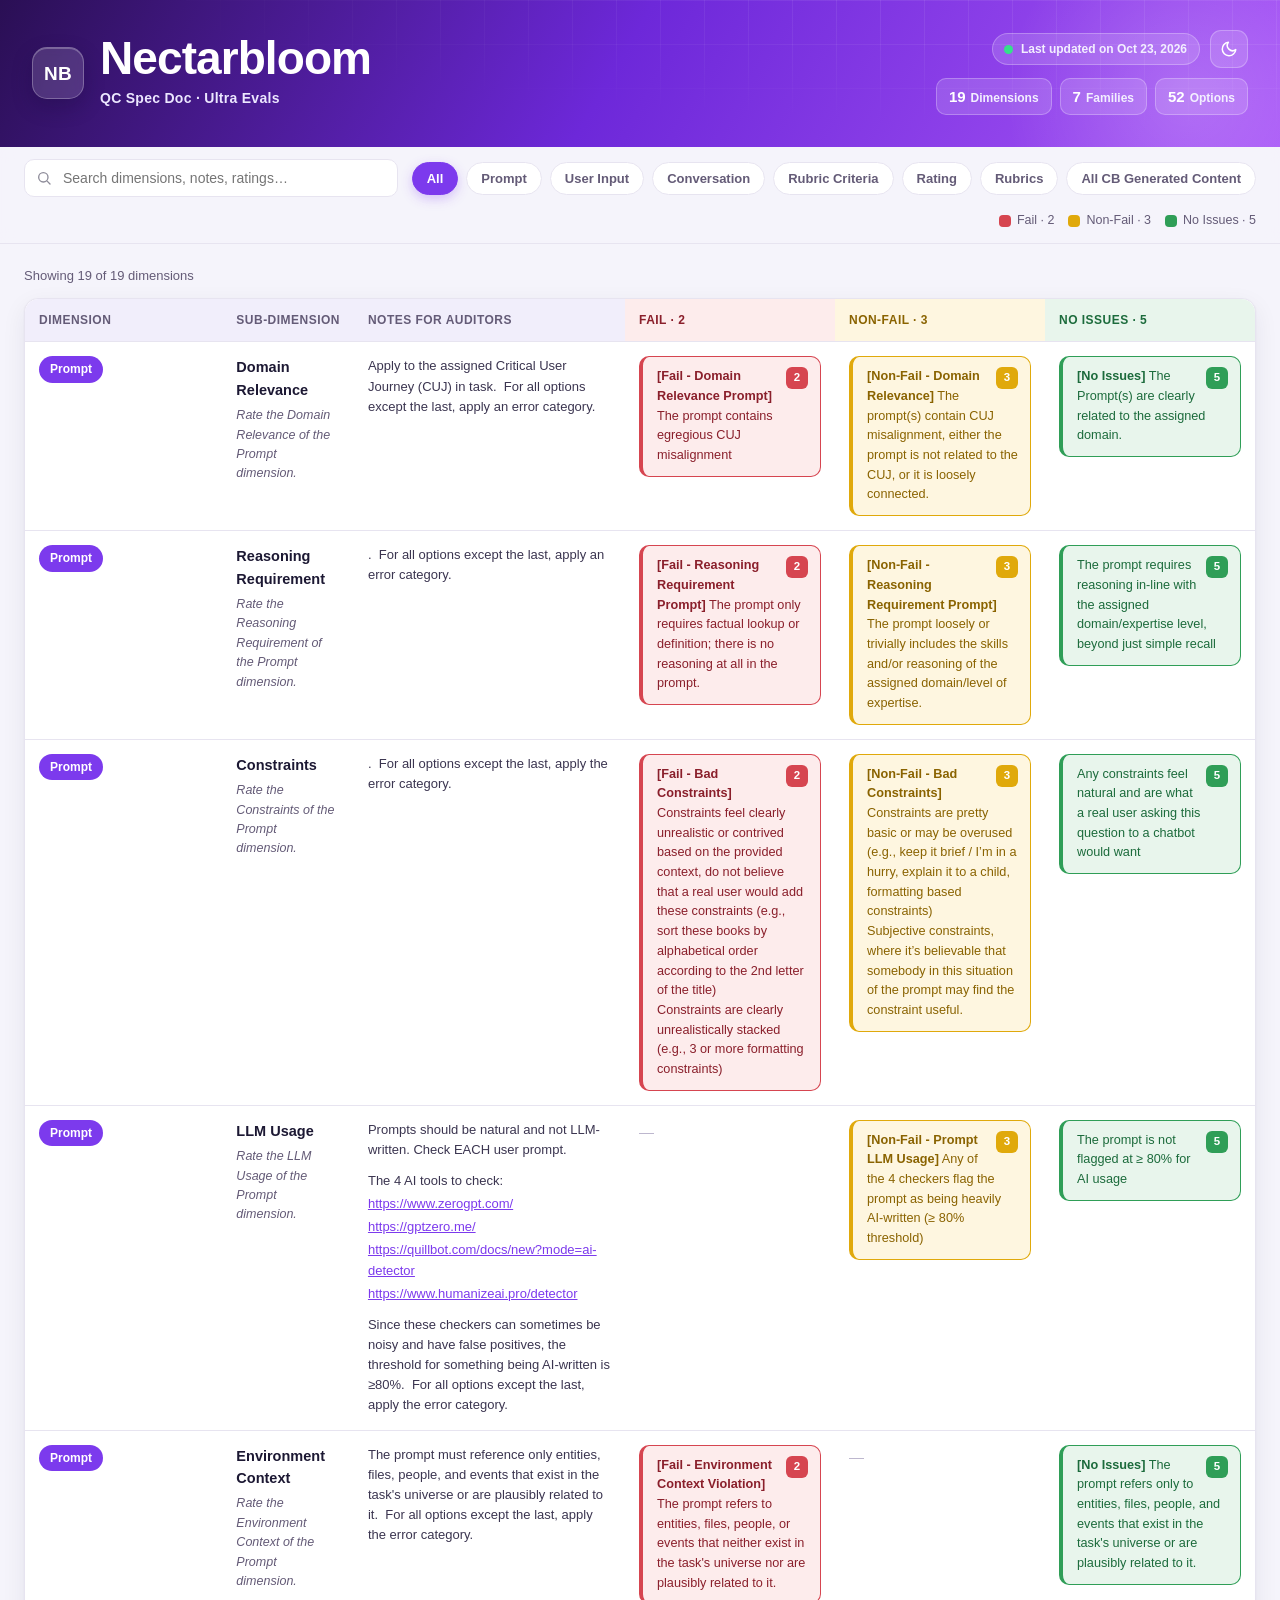
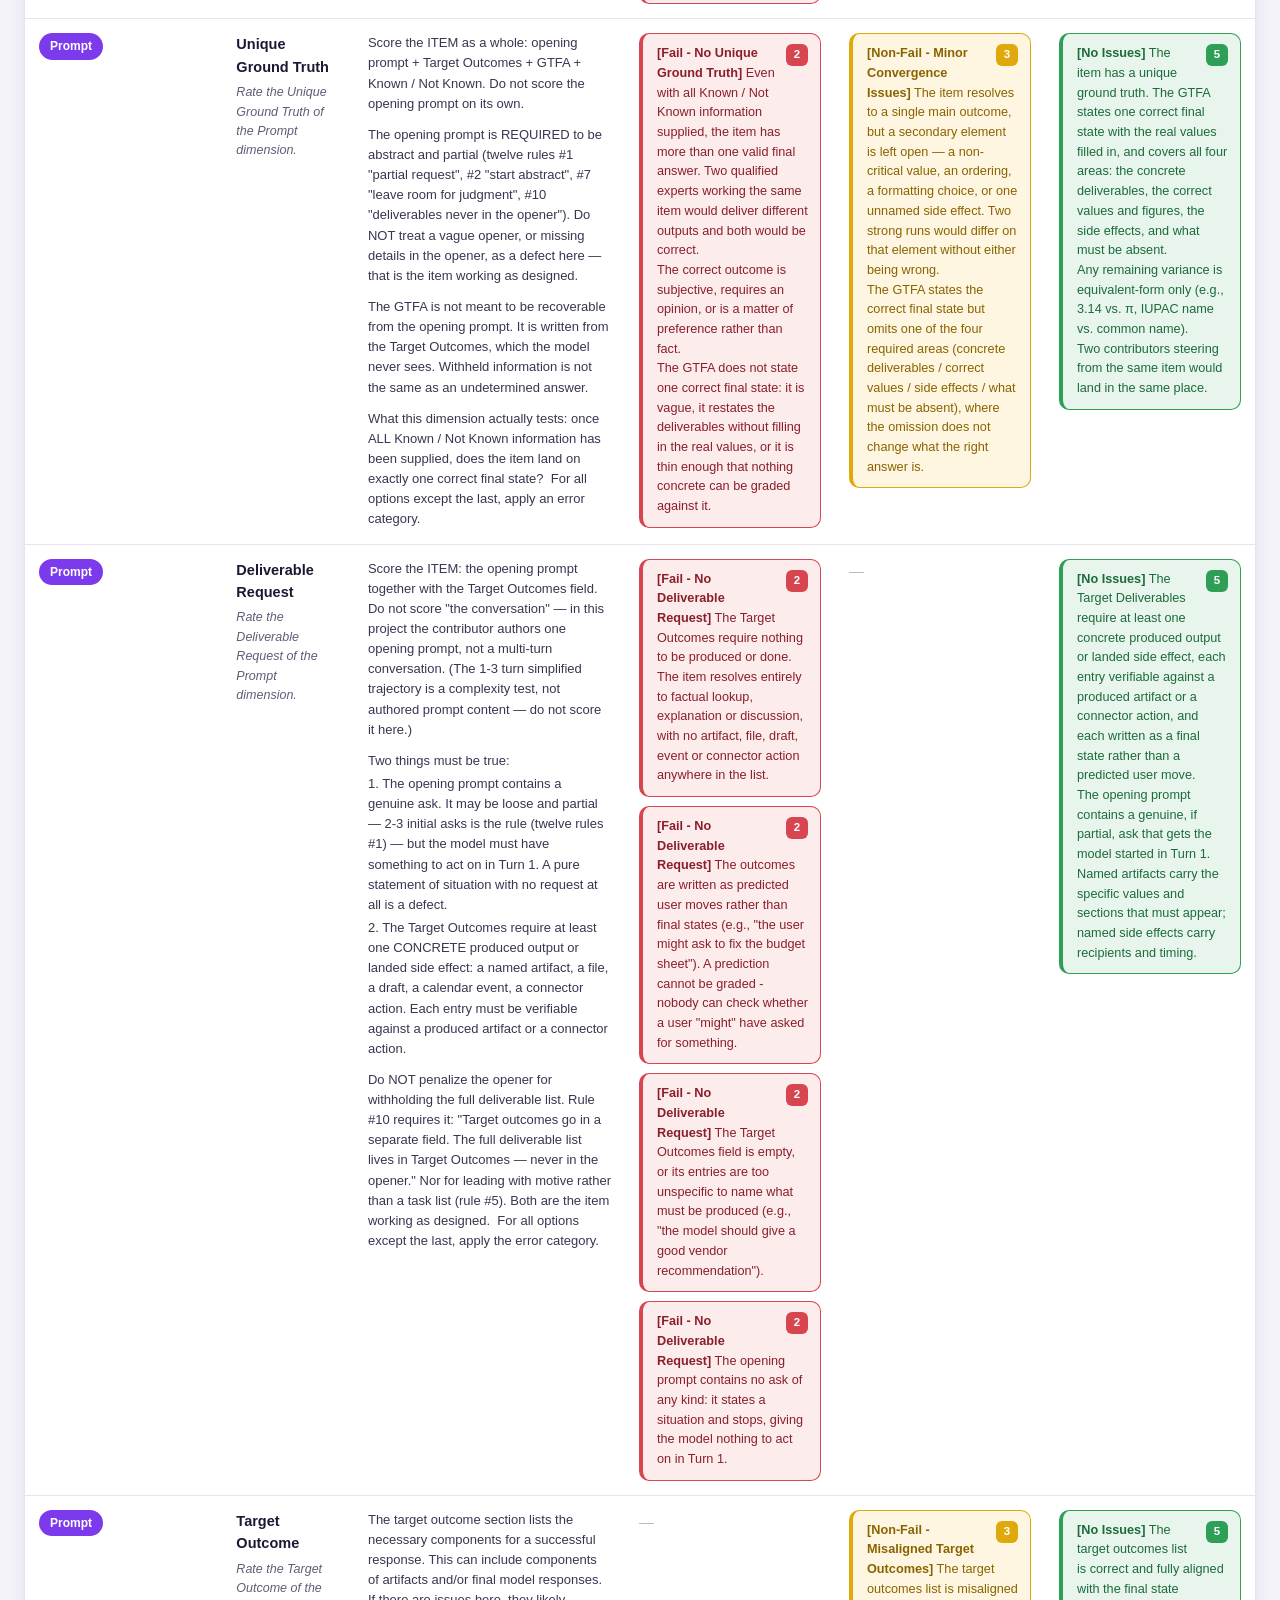
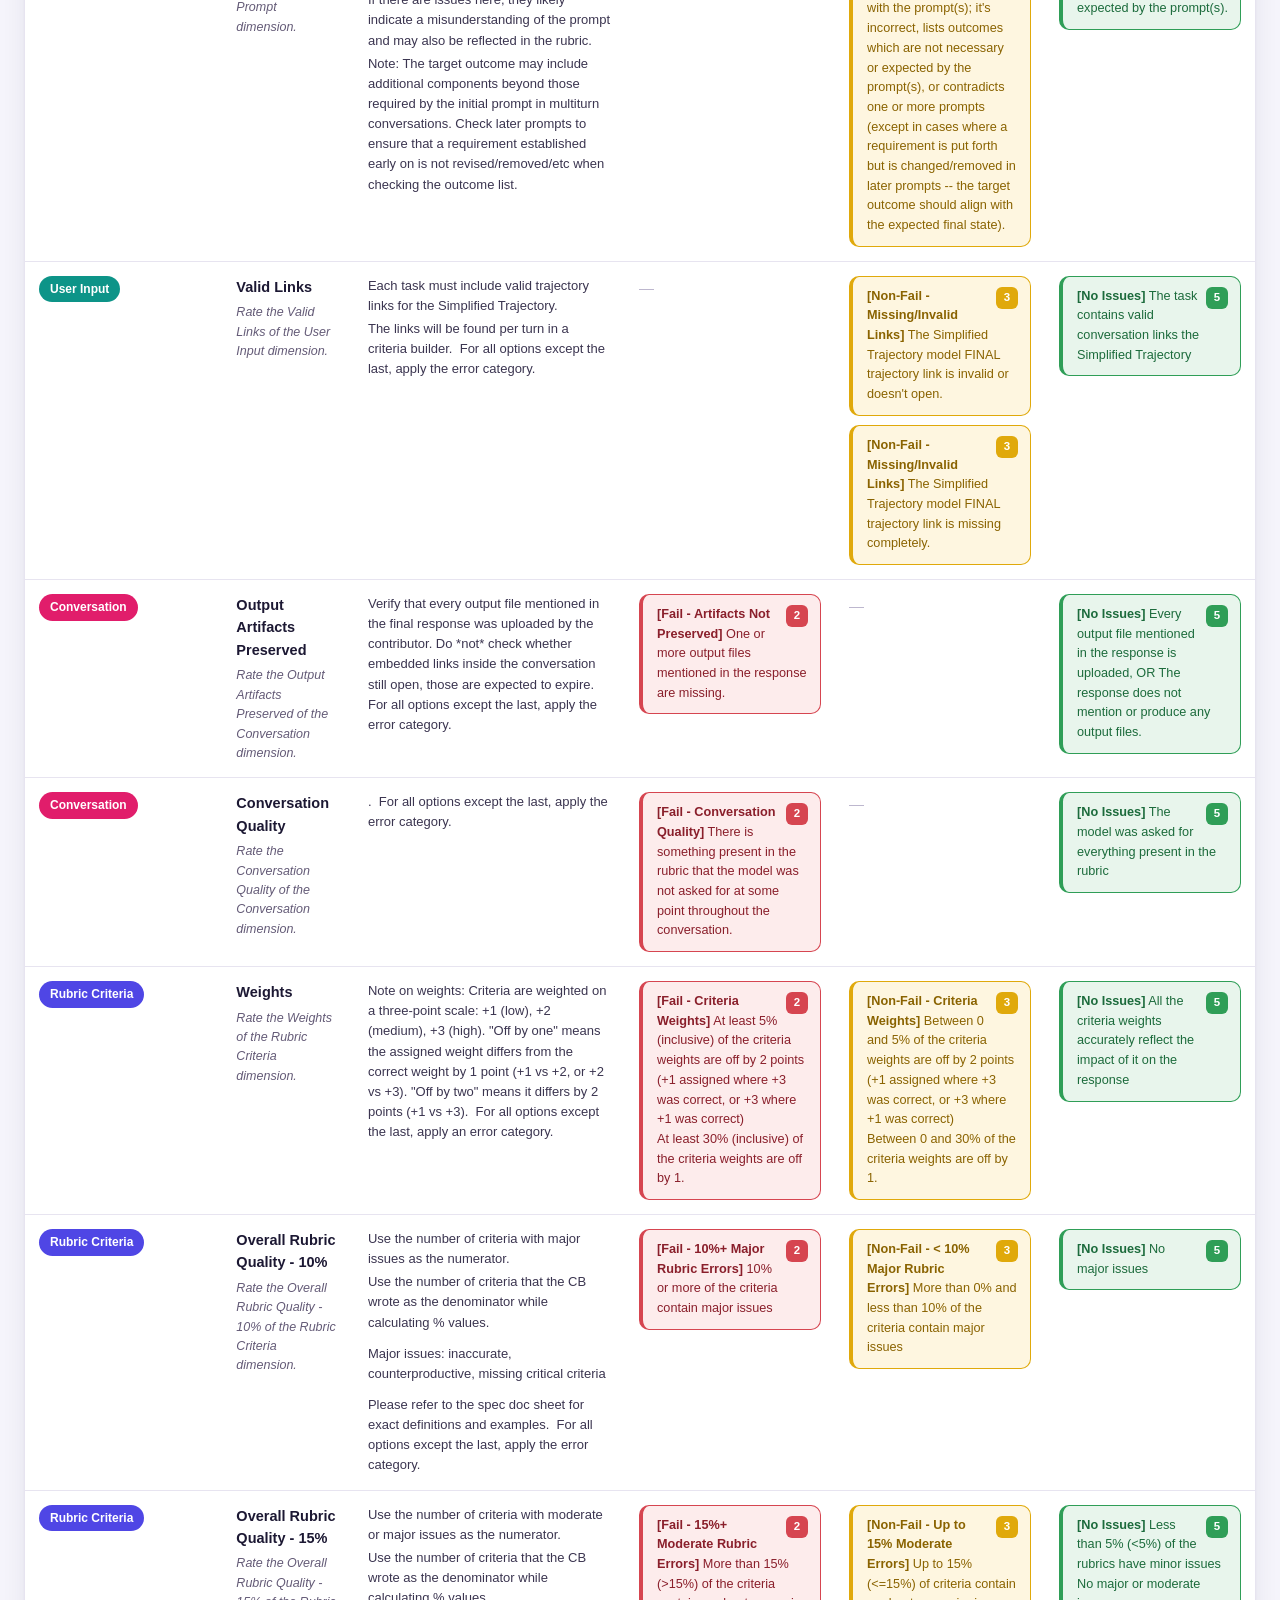
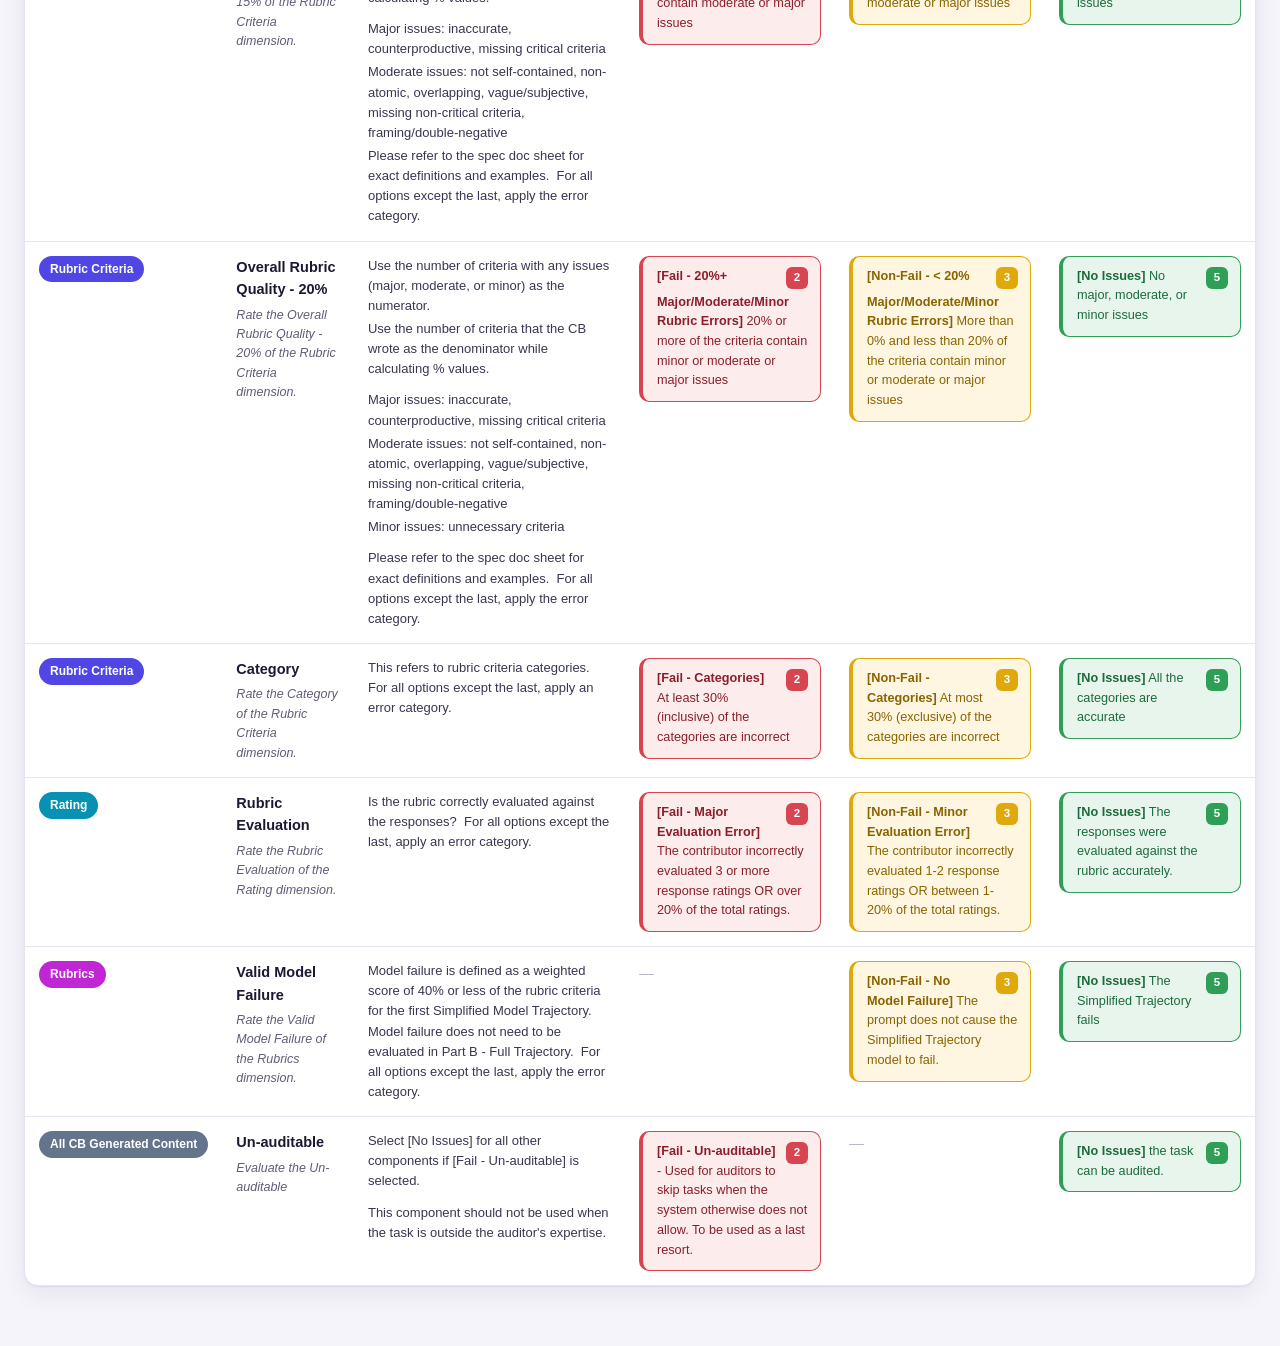
==== QC-spec webite/index.html @ e7a65b2e "Reorganize QC Spec site into 'QC-spec webite/'; publish only HTML, keep assets local - git mv QC_Spe" ====
<!doctype html>
<html lang="en">
<head>
  <meta charset="utf-8">
  <meta http-equiv="refresh" content="0; url=./QC_Spec_Doc.html">
  <link rel="canonical" href="./QC_Spec_Doc.html">
  <meta name="robots" content="noindex">
  <title>QC Spec Doc — Ultra Evals</title>
  <script>location.replace("./QC_Spec_Doc.html" + location.search + location.hash);</script>
</head>
<body>
  <p>Redirecting to <a href="./QC_Spec_Doc.html">QC Spec Doc</a>…</p>
</body>
</html>
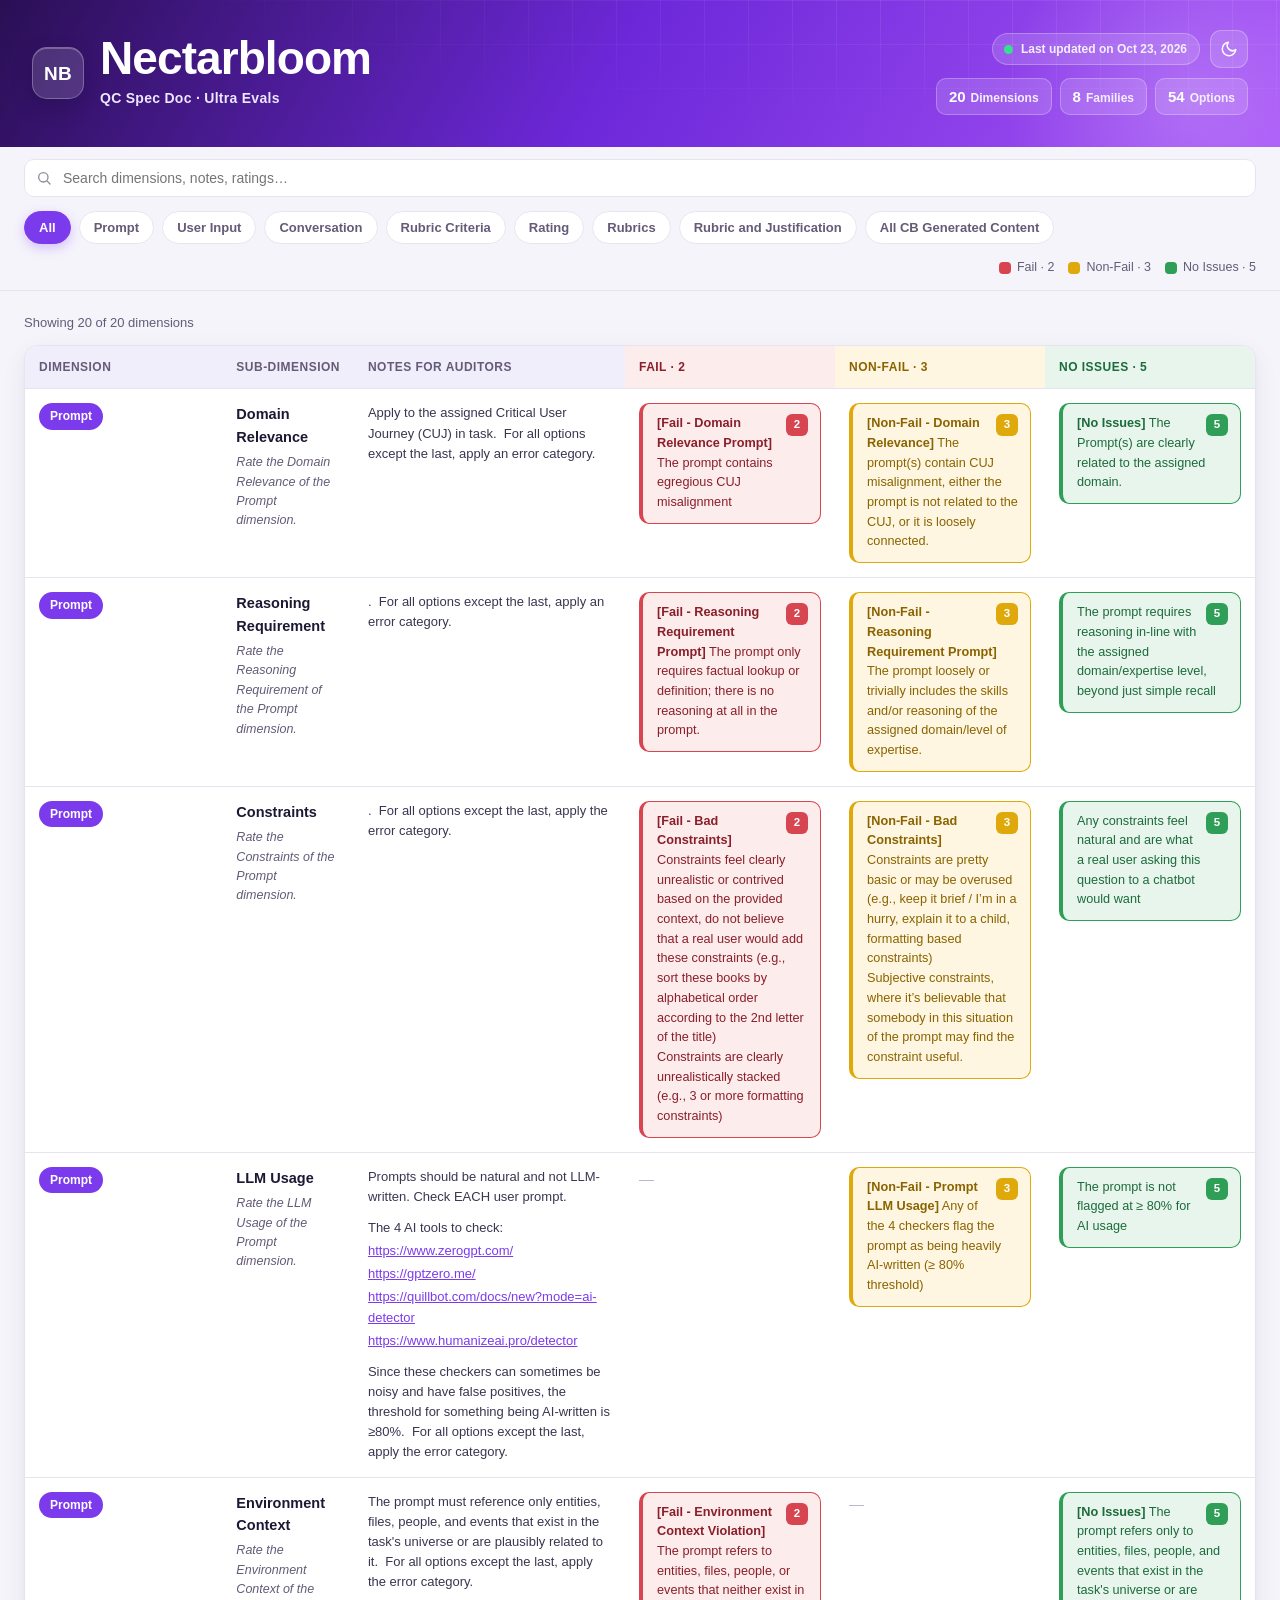
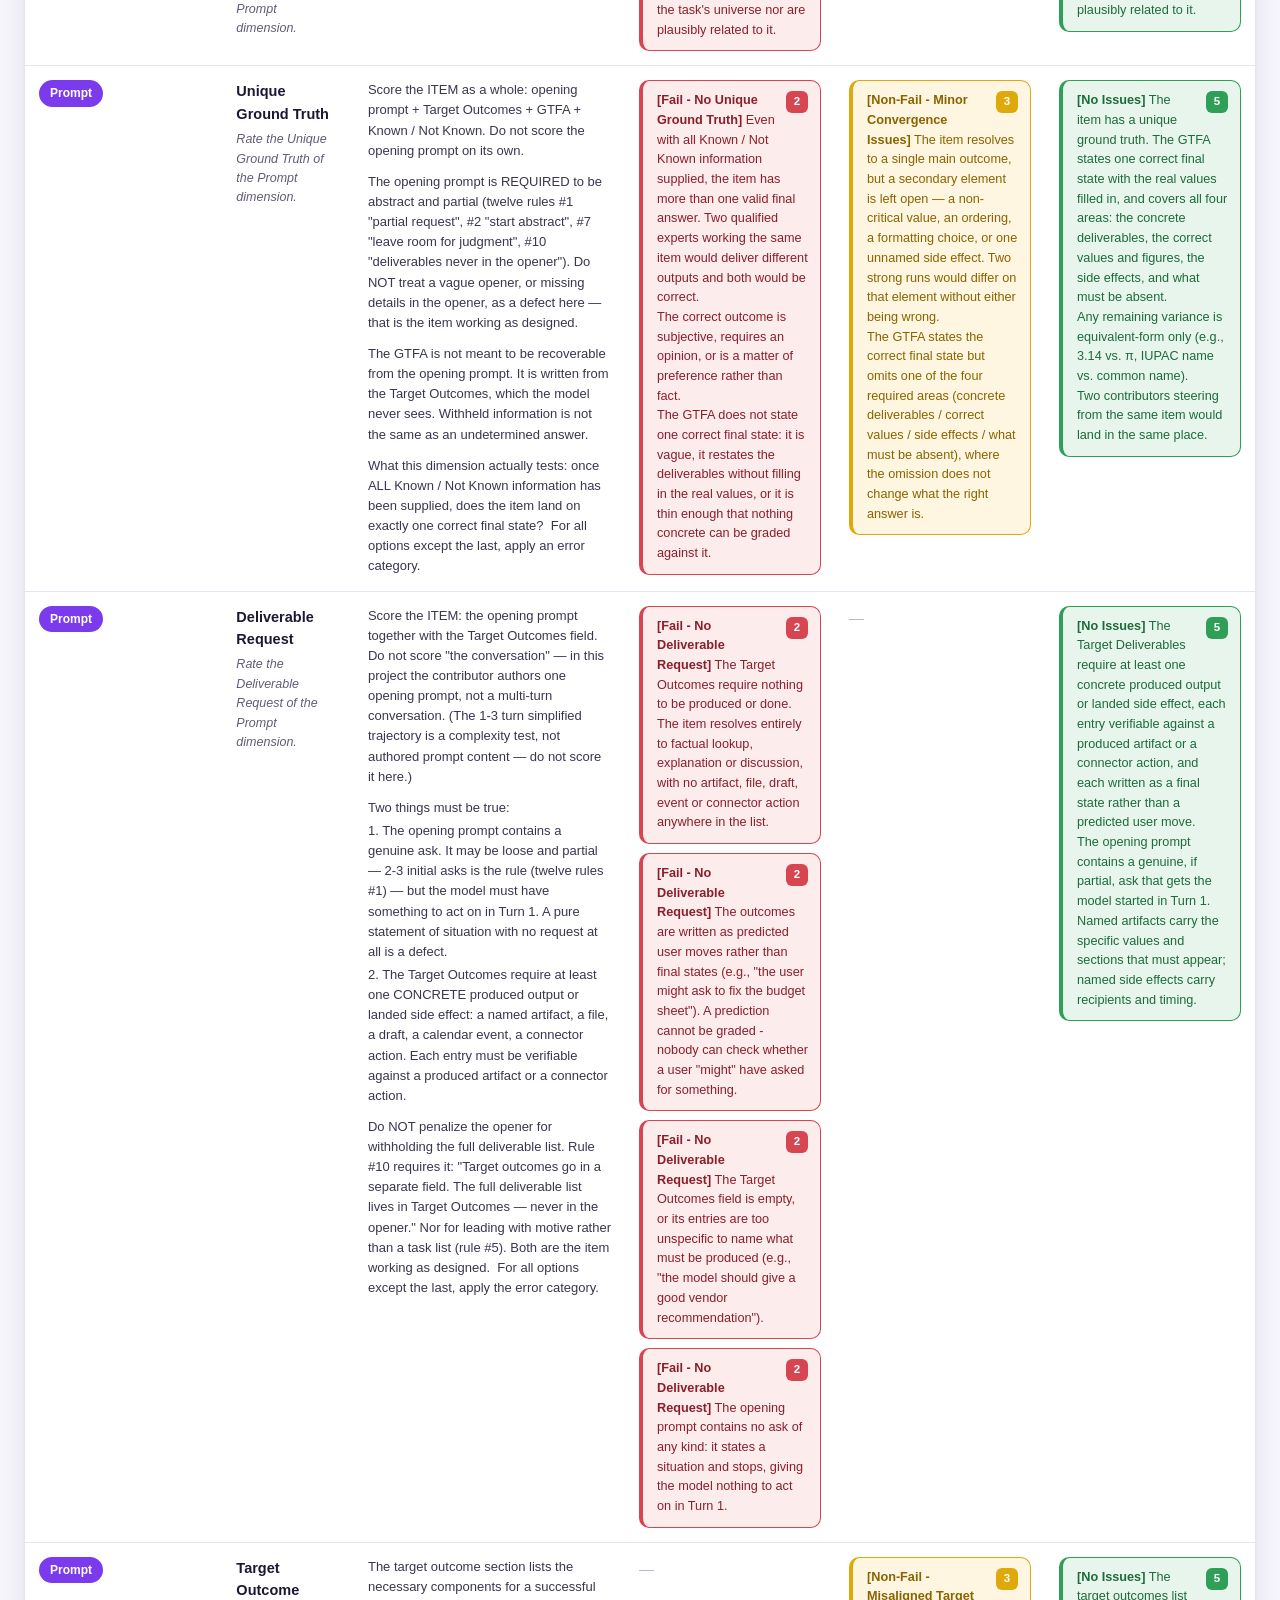
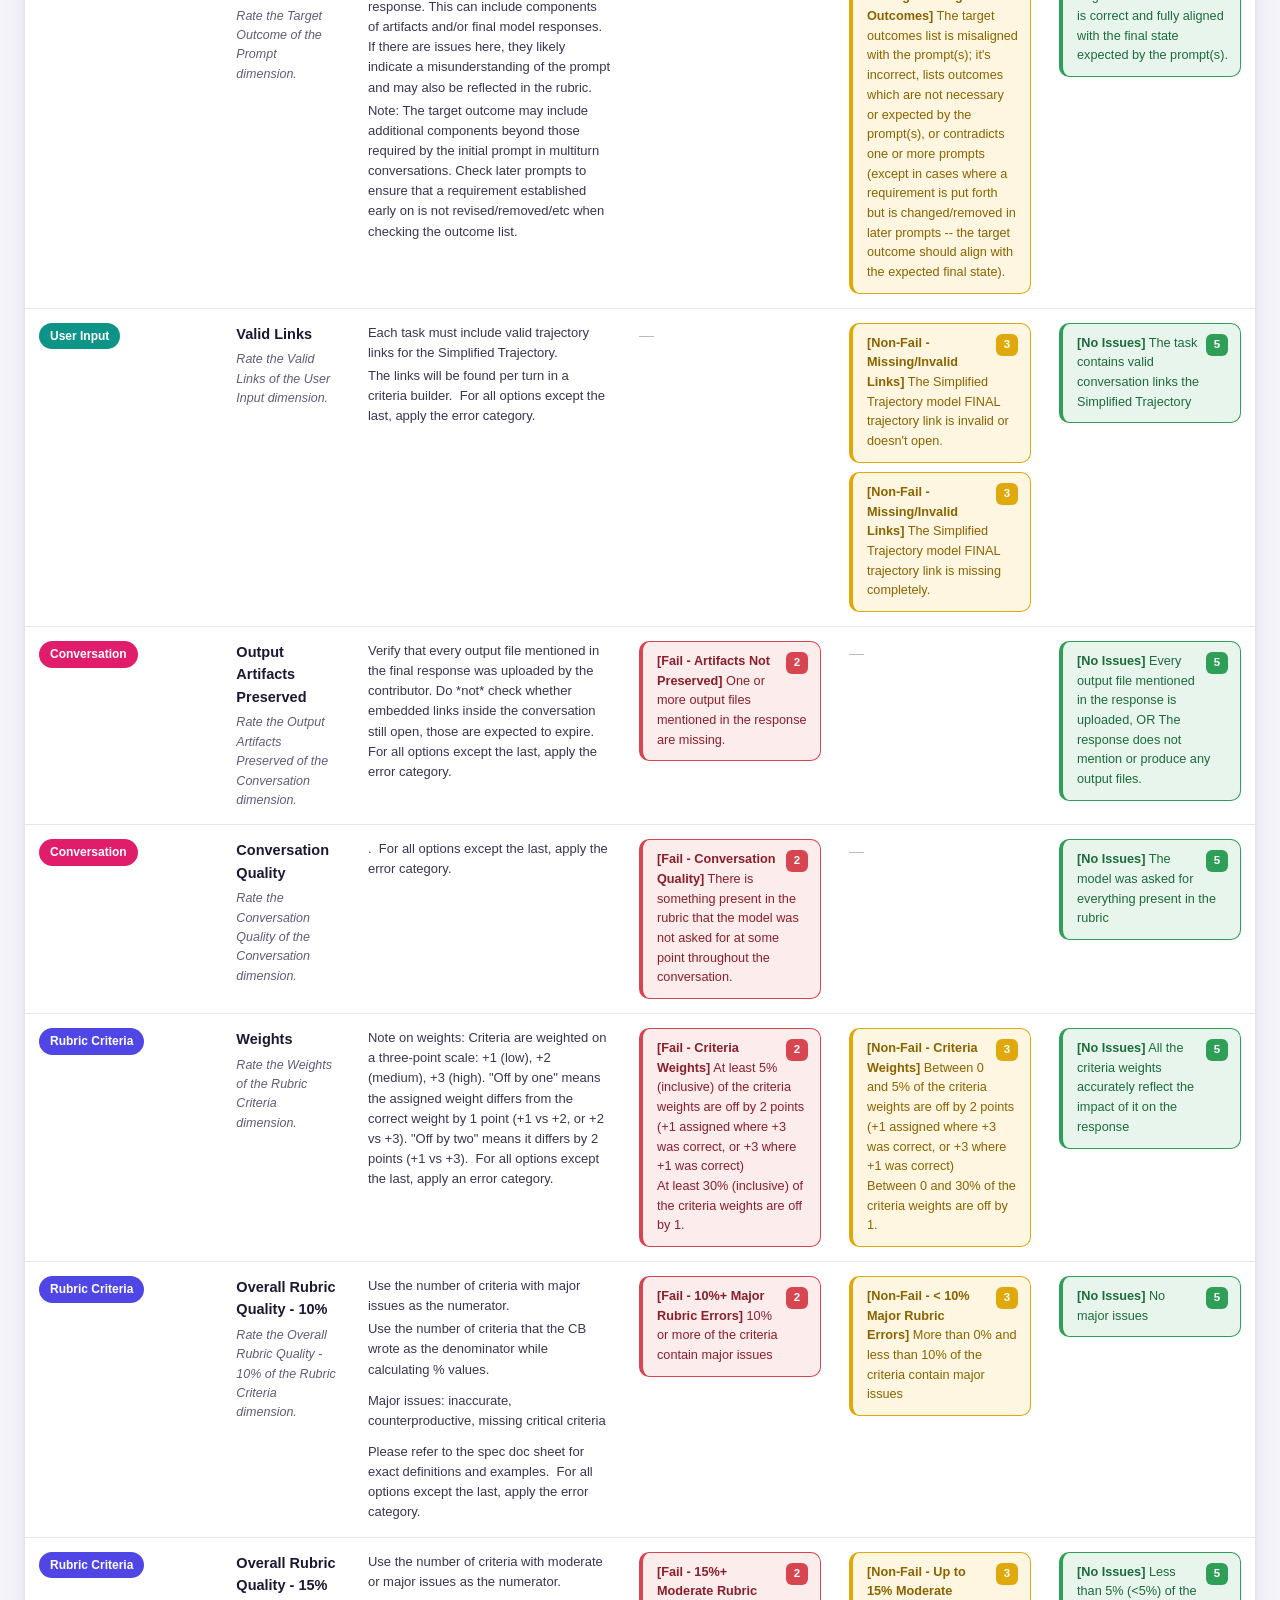
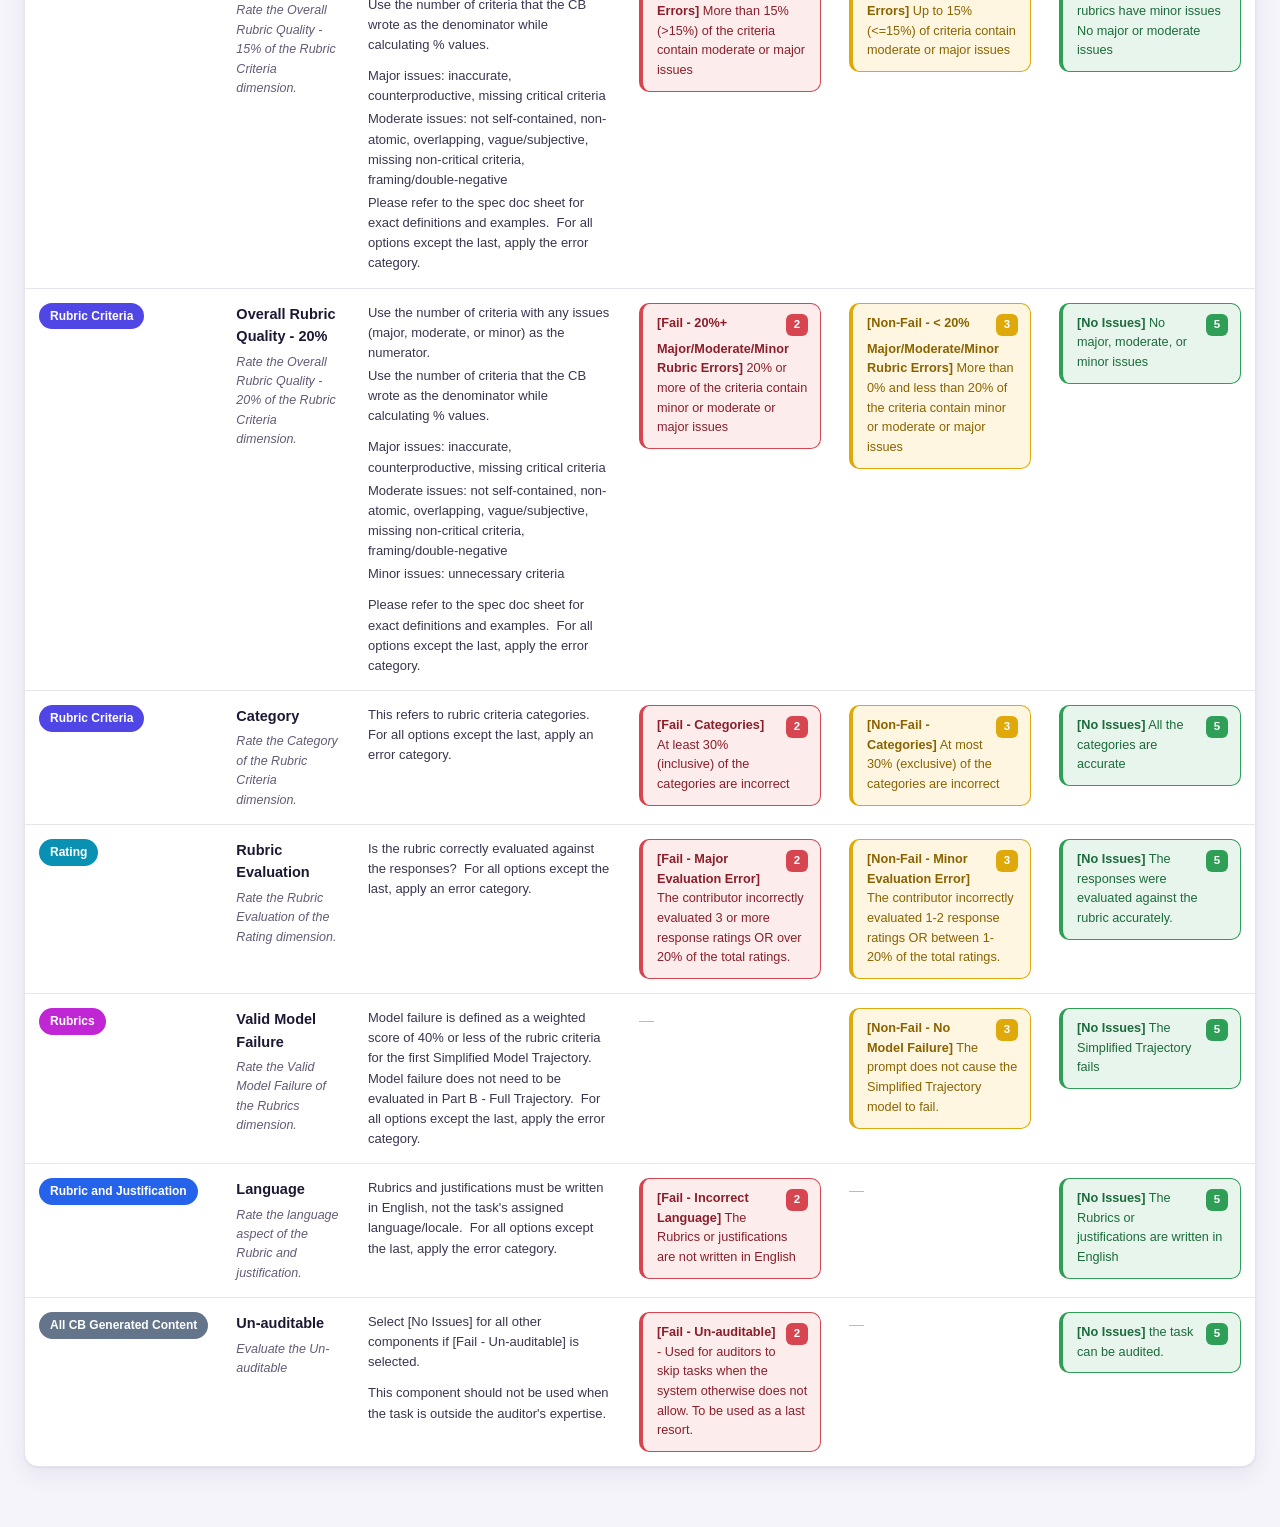
==== commit 9a0fc8d0: "Add Nectarbloom favicon (NB monogram) to site pages (#2) Co-authored-by: Cursor <cursoragent@cursor." ====
--- a/QC-spec webite/index.html
+++ b/QC-spec webite/index.html
@@ -2,6 +2,7 @@
 <html lang="en">
 <head>
   <meta charset="utf-8">
+  <link rel="icon" type="image/svg+xml" href="data:image/svg+xml,%3Csvg%20xmlns%3D%27http%3A//www.w3.org/2000/svg%27%20viewBox%3D%270%200%2032%2032%27%3E%3Crect%20width%3D%2732%27%20height%3D%2732%27%20rx%3D%277%27%20fill%3D%27%237c3aed%27/%3E%3Ctext%20x%3D%2716%27%20y%3D%2721.5%27%20text-anchor%3D%27middle%27%20font-family%3D%27Arial%2CHelvetica%2Csans-serif%27%20font-size%3D%2715%27%20font-weight%3D%27700%27%20fill%3D%27%23ffffff%27%3ENB%3C/text%3E%3C/svg%3E">
   <meta http-equiv="refresh" content="0; url=./QC_Spec_Doc.html">
   <link rel="canonical" href="./QC_Spec_Doc.html">
   <meta name="robots" content="noindex">
